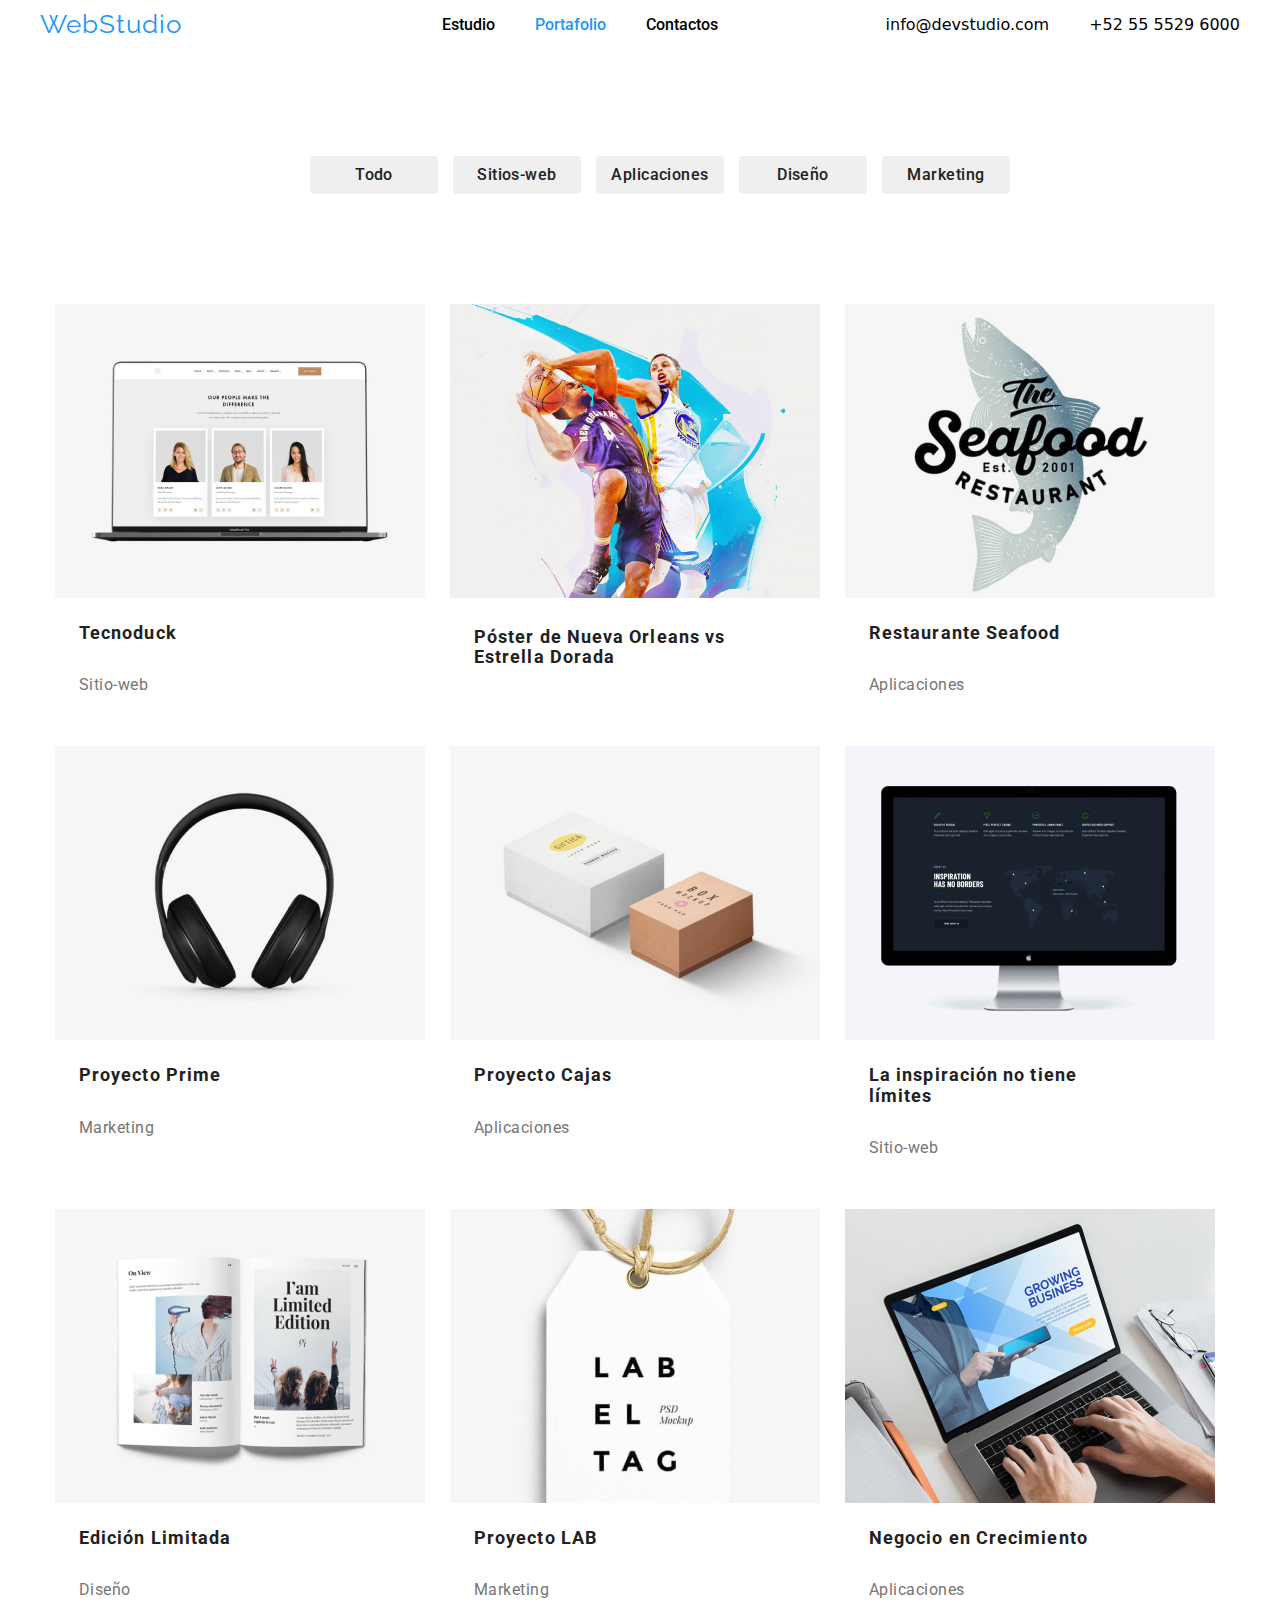
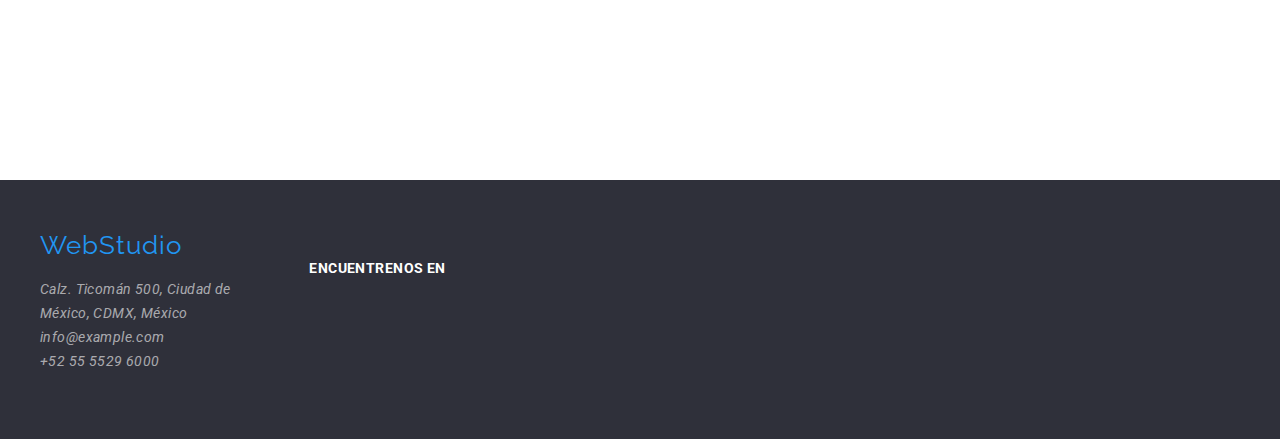
==== Portafolio.html @ a32d5612 "first commit" ====
<!DOCTYPE html>
<html lang="es">
  <head>
    <meta charset="UTF-8" />
    <meta name="viewport" content="width=device-width, initial-scale=1.0" />
    <title>WebStudio - Portafolio</title>
    <link
      rel="stylesheet"
      href="https://cdnjs.cloudflare.com/ajax/libs/modern-normalize/1.0.0/modern-normalize.min.css"
    />
    <link rel="stylesheet" href="./CSS/styles.css" />
    <link rel="preconnect" href="https://fonts.googleapis.com" />
    <link rel="preconnect" href="https://fonts.gstatic.com" crossorigin />
    <link
      href="https://fonts.googleapis.com/css2?family=Raleway:wght@700&family=Roboto:wght@400;500;700;900&display=swap"
      rel="stylesheet"
    />
  </head>
  <body>
    <header class="container-header">
      <div class="container-nav">
        <a href="./index.html" class="logo-inicio">WebStudio</a>
        <nav>
          <ul class="site-nav">
            <li><a href="./index.html" class="site-nav">Estudio</a></li>
            <li><a href="#" class="site-nav current">Portafolio</a></li>
            <li><a href="#" class="site-nav">Contactos</a></li>
          </ul>
        </nav>
        <ul class="contacts-nav">
          <li>
            <a href="mailto:info@devstudio.com" class="contact-links"> info@devstudio.com</a>
          </li>
          <li><a href="tel:+525555296000" class="contact-links"> +52 55 5529 6000</a></li>
        </ul>
      </div>
    </header>
    <main>
      <ul class="botones-portafolio">
        <li>
          <button type="button" class="boton-top-portafolio">Todo</button>
        </li>
        <li>
          <button type="button" class="boton-top-portafolio">Sitios-web</button>
        </li>
        <li>
          <button type="button" class="boton-top-portafolio">Aplicaciones</button>
        </li>
        <li>
          <button type="button" class="boton-top-portafolio">Diseño</button>
        </li>
        <li>
          <button type="button" class="boton-top-portafolio">Marketing</button>
        </li>
      </ul>
      <section id="portafolio__Productos" class="container-images-portafolio">
        <div class="container-cards-position">
          <ul class="crads-order-portfolio container">
            <li class="card-portafolio">
              <img src="./Images/Tecnoduck.jpg" alt="Tecnoduck" width="370" />
              <h3 class="nombre-de-producto">Tecnoduck</h3>
              <p class="categoria">Sitio-web</p>
            </li>
            <li class="card-portafolio">
              <img
                src="./Images/Póster-de-Nueva Orleans-vs-Estrella-Dorada.jpg"
                width="370"
                alt="Póster-de-Nueva-Orleans-vs-Estrella-Dorada"
              />
              <h3 class="nombre-de-producto-poster">Póster de Nueva Orleans vs Estrella Dorada</h3>
              <!-- <p class="categoria-2">Prueba de altitud</p> -->
            </li>
            <li class="card-portafolio">
              <img
                src="./Images/Restaurante-de-Mariscos.jpg"
                width="370"
                alt="Restaurante-de-Mariscos"
              />
              <h3 class="nombre-de-producto">Restaurante Seafood</h3>
              <p class="categoria">Aplicaciones</p>
            </li>
            <li class="card-portafolio">
              <img src="./Images/Proyecto-Prime.jpg" width="370" alt="Proyecto-Prime" />
              <h3 class="nombre-de-producto">Proyecto Prime</h3>
              <p class="categoria">Marketing</p>
            </li>
            <li class="card-portafolio">
              <img src="./Images/Proyecto-Cajas.jpg" alt="Proyecto-Cajas" width="370" />
              <h3 class="nombre-de-producto">Proyecto Cajas</h3>
              <p class="categoria">Aplicaciones</p>
            </li>
            <li class="card-portafolio">
              <img
                src="./Images/La-inspiración-no-tiene-límites.jpg"
                alt="La-inspiración-no-tiene-límites"
                width="370"
              />
              <h3 class="nombre-de-producto">La inspiración no tiene límites</h3>
              <p class="categoria">Sitio-web</p>
            </li>
            <li class="card-portafolio">
              <img src="./Images/Edición-Limitada.jpg" alt="Edición-Limitada" width="370" />
              <h3 class="nombre-de-producto">Edición Limitada</h3>
              <p class="categoria">Diseño</p>
            </li>
            <li class="card-portafolio">
              <img src="./Images/Proyecto-LAB.jpg" alt="Proyecto-LAB" width="370" />
              <h3 class="nombre-de-producto">Proyecto LAB</h3>
              <p class="categoria">Marketing</p>
            </li>
            <li class="card-portafolio">
              <img
                src="./Images/Negocio-en-Crecimiento.jpg"
                alt="Negocio-en-Crecimiento"
                width="370"
              />
              <h3 class="nombre-de-producto">Negocio en Crecimiento</h3>
              <p class="categoria">Aplicaciones</p>
            </li>
          </ul>
        </div>
      </section>
    </main>
    <footer id="contacts-footer-portfolio" class="footer-container">
      <div class="footer">
        <a href="#" class="logo-footer">WebStudio</a>
        <address>
          <div class="container-contact">
            <ul>
              <li>
                <a href="#" class="direccion">Calz. Ticomán 500, Ciudad de México, CDMX, México</a>
              </li>
              <li>
                <a class="email-footer" href="mailto:info@example.com"> info@example.com</a>
              </li>
              <li><a class="tel-footer" href="tel:+525555296000"> +52 55 5529 6000</a></li>
            </ul>
          </div>
        </address>
      </div>
      <ul class="redes-properties">
        <li>
          <p class="texto-redes">ENCUENTRENOS EN</p>
        </li>
      </ul>
    </footer>
  </body>
</html>
<!-- Este es el fin del codigo -->
---- CSS/styles.css ----
* a:link,
a:visited,
a:active {
  text-decoration: none;
}
.outline {
  outline: none;
}
ul {
  list-style: none;
}
.container {
  width: 1200px;
  padding-left: 15px;
  padding-right: 15px;
  margin: auto;
  background-color: #ffffff;
}
.logo-inicio {
  color: #2196f3;
  font-weight: normal;
  font-family: 'Raleway', sans-serif;
  font-size: 26px;
  letter-spacing: 0.04em;
  margin-right: 93px;
  justify-content: center;
  align-items: center;
  cursor: pointer;
  padding-top: 10px;
}
.site-nav {
  color: black;
  font-family: 'Roboto', Arial, Helvetica, sans-serif;
  font-weight: 500;
  display: flex;
  column-gap: 40px;
  justify-content: center;
  align-items: center;
}
.site-nav:hover,
.site-nav:focus {
  color: #2196f3;
}
.contact-links {
  color: black;
}
.contact-links:hover,
.contact-links:focus {
  color: #2196f3;
}
.contacts-nav {
  display: flex;
  column-gap: 40px;
  justify-content: center;
  align-items: center;
}
.current {
  color: #2196f3;
  font-family: 'Roboto', Arial, Helvetica, sans-serif;
}
.container-nav {
  width: 1200px;
  background-color: #ffffff;
  justify-content: space-between;
  display: flex;
}
.container-header {
  width: auto;
  background-color: #fff;
  justify-content: center;
  align-content: center;
  align-items: center;
  display: flex;
}
.boton-solicitud {
  color: white;
  font-family: 'Roboto', Arial, Helvetica, sans-serif;
  font-size: 16px;
  font-weight: 700;
  text-align: center;
  background-color: #2196f3;
  border: none;
  border-radius: 4px;
  width: 261px;
  height: 50px;
  cursor: pointer;
  letter-spacing: 0.5px;
}
.boton-solicitud:hover,
.boton-solicitud:focus {
  color: white;
  font-family: 'Roboto', Arial, Helvetica, sans-serif;
  font-size: 16px;
  text-align: center;
  background-color: #2196f3;
  border: none;
  border-radius: 4px;
  width: 261px;
  height: 50px;
  cursor: pointer;
  box-shadow: #000000 0px 4px 4px 0px;
}
.slogan-top {
  color: white;
  font-size: 22px;
  font-family: 'Roboto', Arial, Helvetica, sans-serif;
  font-weight: 900;
  text-align: center;
  background-color: #2f303a;
  align-items: center;
  width: auto;
  line-height: 60px;
  letter-spacing: 0.03em;
  display: block;
  border-style: none;
  margin-inline-end: 0px;
  margin-inline-start: 0px;
}
.container-slogan-top {
  width: 522px;
  padding-top: 100px;
  padding-left: 15px;
  padding-right: 15px;
  padding-bottom: 100px;
  margin: auto;
  align-items: center;
  background-color: #2f303a;
}
.descripcion-bloque {
  width: 1200px;
  box-sizing: border-box;
  display: flex;
  flex-wrap: wrap;
  justify-content: space-evenly;
}
.descripcion-titulos {
  font-family: 'roboto', Arial, Helvetica, sans-serif;
  font-weight: bolder;
  font-size: 14px;
  color: #212121;
  line-height: 16.41px;
}
.descripcion-titulos:hover,
.descripcion-titulos:focus {
  font-family: 'roboto', Arial, Helvetica, sans-serif;
  font-size: 14px;
  color: #757575;
}
.parrafos-descripcion {
  color: #757575;
  font-family: 'roboto', Arial, Helvetica, sans-serif;
  line-height: 24px;
  letter-spacing: 3%;
  font-size: 14px;
}
.que-ofrecemos-container {
  width: 1200;
  height: 486;
}
.que-ofrecemos-titulo {
  font-family: 'Roboto', Arial, Helvetica, sans-serif;
  font-size: 36px;
  letter-spacing: 3%;
  color: #212121;
  text-align: center;
}
.imagenes-ofrecemos {
  background: rgb(255, 255, 255);
  box-sizing: border-box;
  display: inline-flex;
  display: flex;
  gap: 30px;
  justify-content: center;
}
.equipo {
  font-family: 'Roboto', Arial, Helvetica, sans-serif;
  font-size: 36px;
  letter-spacing: 3%;
  color: #212121;
  text-align: center;
}
.container-equipo {
  width: 1200px;
  margin: auto;
  justify-content: center;
  background-color: rgb(255, 255, 255);
  flex-basis: content;
}
.lista-img-equipo {
  background: rgb(255, 255, 255);
  box-sizing: border-box;
  display: inline-flex;
  display: flex;
  gap: 30px;
  justify-content: center;
  margin-bottom: 30px;
}
.container-cards {
  width: 270px;
  background-color: #ffffff;
  padding-bottom: 15px;
  justify-content: center;
}
.container-cards:hover {
  width: 270px;
  background-color: #ffffff;
  padding-bottom: 15px;
  border-radius: 0px 0px 4px 4px;
  box-shadow: 0px 2px 1px 0px rgba(0, 0, 0, 0.2), 0px 1px 1px 0px rgba(0, 0, 0, 0.14),
    0px 1px 3px 0px rgba(0, 0, 0, 0.12);
  justify-content: center;
}
.container-cards-position {
  width: 1200px;
  background-color: #ffffff;
  display: flex;
  justify-items: center;
}
.crads-order-portfolio {
  display: flex;
  flex-wrap: wrap;
  gap: 25px;
  background-color: #ffffff;
}
.card-portafolio {
  width: 370px;
  display: inline-block;
  text-align: justify;
  background: #ffffff;
}
.card-portafolio:hover {
  width: 370px;
  display: inline-block;
  text-align: justify;
  border: 1px solid #eee;
  background: #ffffff;
  box-shadow: 1px 4px 6px 0px rgba(0, 0, 0, 0.16), 0px 4px 4px 0px rgba(0, 0, 0, 0.06),
    0px 1px 1px 0px rgba(0, 0, 0, 0.12);
  cursor: pointer;
}
.nombre {
  font-family: 'Roboto', Arial, Helvetica, sans-serif;
  font-size: 16px;
  font-weight: bolder;
  line-height: 10px;
  letter-spacing: 0.03em;
  color: #212121;
  text-align: center;
}
.profesion {
  font-family: 'Roboto', Arial, Helvetica, sans-serif;
  font-size: 16px;
  font-weight: 400;
  line-height: 19px;
  letter-spacing: 0.03em;
  color: #757575;
  text-align: center;
}
.logo-footer {
  color: #2196f3;
  font-weight: normal;
  font-family: 'Raleway', sans-serif;
  font-size: 26px;
  line-height: 31px;
  letter-spacing: 0.04em;
  width: 1200px;
  padding: 40px;
}
.direccion {
  font-family: 'Roboto', sans-serif;
  font-size: 14px;
  font-weight: 400;
  line-height: 24px;
  letter-spacing: 0.03em;
  text-align: left;
  color: #ffffff99;
}
.direccion:hover,
.direccion:focus {
  font-family: 'Roboto', sans-serif;
  font-size: 14px;
  font-weight: 400;
  line-height: 24px;
  letter-spacing: 0.03em;
  text-align: left;
  color: #ffffff;
}
.footer-container {
  width: auto;
  background-color: #2f303a;
  justify-content: center;
  padding-top: 50px;
  padding-bottom: 50px;
  display: flex;
  margin-top: 60px;
}
.footer {
  background: #2f303a;
  width: 1200px;
  /* display: flex; */
  background-color: #2f303a;
}
.container-contact {
  max-width: 240px;
  line-height: 10px;
}
.email-footer {
  font-family: 'Roboto', sans-serif;
  font-size: 14px;
  font-weight: 400;
  line-height: 24px;
  letter-spacing: 0.03em;
  text-align: left;
  color: #ffffff99;
}
.email-footer:hover,
.email-footer:focus {
  font-family: 'Roboto', sans-serif;
  font-size: 14px;
  font-weight: 400;
  line-height: 24px;
  letter-spacing: 0.03em;
  text-align: left;
  color: #ffffff;
}
.tel-footer {
  font-family: 'Roboto', sans-serif;
  font-size: 14px;
  font-weight: 400;
  line-height: 24px;
  letter-spacing: 0.03em;
  text-align: left;
  color: #ffffff99;
}
.tel-footer:hover,
.tel-footer:focus {
  font-family: 'Roboto', sans-serif;
  font-size: 14px;
  font-weight: 400;
  line-height: 24px;
  letter-spacing: 0.03em;
  text-align: left;
  color: #ffffff;
}
.botones-portafolio {
  display: flex;
  gap: 15px;
  justify-content: center;
  background-color: #ffffff;
  margin-top: 106px;
}
.boton-top-portafolio {
  width: 128px;
  height: 38px;
  top: 186px;
  left: 712px;
  border-radius: 4px;
  font-family: 'Roboto', sans-serif;
  font-size: 16px;
  font-weight: 500;
  line-height: 26px;
  letter-spacing: 0.03em;
  text-align: center;
  color: #212121;
  border: none;
  background-color: #2121;
  cursor: pointer;
}
.boton-top-portafolio:hover,
.boton-top-portafolio:focus {
  width: 128px;
  height: 38px;
  top: 186px;
  left: 712px;
  border-radius: 4px;
  font-family: 'Roboto', sans-serif;
  font-size: 16px;
  font-weight: 500;
  line-height: 26px;
  letter-spacing: 0.03em;
  text-align: center;
  color: #ffffff;
  border: none;
  background-color: #2196f3;
  cursor: pointer;
}
.container-images-portafolio {
  background-color: #fff;
  justify-content: center;
  align-content: center;
  display: flex;
  padding-bottom: 94px;
  padding-top: 94px;
}

.nombre-de-producto {
  font-family: 'Roboto', sans-serif;
  color: #212121;
  font-size: 18px;
  font-weight: 700;
  letter-spacing: 0.06em;
  text-align: left;
  width: 322px;
  /* box-sizing: content-box; */
  padding: 24px;
  padding-top: 20px;
  box-sizing: border-box;
  margin: 0px;
}
.nombre-de-producto-poster {
  font-family: 'Roboto', sans-serif;
  color: #212121;
  font-size: 18px;
  font-weight: 700;
  letter-spacing: 0.06em;
  text-align: left;
  width: 322px;
  box-sizing: content-box;
  padding: 24px;
  /* box-sizing: border-box; */
  margin: 0px;
}

.categoria {
  font-family: 'Roboto', sans-serif;
  color: #757575;
  font-size: 16px;
  font-weight: 400;
  line-height: 0;
  letter-spacing: 0.03rem;
  text-align: left;
  width: 322px;
  padding: 24px;
  padding-top: 2px;
  padding-bottom: 20px;
  box-sizing: border-box;
}
.categoria-2 {
  font-family: 'Roboto', sans-serif;
  color: #757575;
  font-size: 16px;
  font-weight: 400;
  line-height: 0;
  letter-spacing: 0.03rem;
  text-align: left;
  width: 322px;
  padding: 10px;
  margin-bottom: 0px;
  box-sizing: border-box;
}
.footer-container-portafolio {
  width: auto;
  background-color: #2f303a;
  justify-content: center;
  margin-top: 94px;
  padding-top: 60px;
  padding-bottom: 60px;
  display: flex;
}
.footer-portafolio {
  background: #2f303a;
  width: 1200px;
  /* display: flex; */
  background-color: #2f303a;
}
.direccion-portafolio {
  font-family: 'Roboto', sans-serif;
  font-size: 14px;
  font-weight: 400;
  line-height: 24px;
  letter-spacing: 0.03em;
  text-align: left;
  color: #ffffff99;
}
.direccion-portafolio:hover,
.direccion-portafolio:focus {
  font-family: 'Roboto', sans-serif;
  font-size: 14px;
  font-weight: 400px;
  line-height: 24px;
  letter-spacing: 0.03em;
  text-align: left;
  color: #ffffff;
}
.email-footer-portafolio {
  font-family: 'Roboto', sans-serif;
  font-size: 14px;
  font-weight: 400;
  line-height: 24px;
  letter-spacing: 0.03em;
  text-align: left;
  color: #ffffff99;
}
.email-footer-portafolio:hover,
.email-footer-portafolio:focus {
  font-family: 'Roboto', sans-serif;
  font-size: 14px;
  font-weight: 400;
  line-height: 24px;
  letter-spacing: 0.03em;
  text-align: left;
  color: #ffffff;
}
.tel-footer-portafolio {
  font-family: 'Roboto', sans-serif;
  font-size: 14px;
  font-weight: 400;
  line-height: 24px;
  letter-spacing: 0.03em;
  text-align: left;
  color: #ffffff99;
}
.tel-footer-portafolio:hover,
.tel-footer-portafolio:focus {
  font-family: 'Roboto', sans-serif;
  font-size: 14px;
  font-weight: 400;
  line-height: 24px;
  letter-spacing: 0.03em;
  text-align: left;
  color: #ffffff;
}
.container-text {
  width: 270px;
  gap: 30;
}
.texto-redes {
  color: #fff;
  font-family: 'Roboto', sans-serif;
  font-size: 14px;
  font-style: normal;
  font-weight: 700;
  line-height: normal;
  letter-spacing: 0.42px;
  text-transform: uppercase;
}
.redes-properties {
  width: 800px;
  background-color: #2f303a;
  margin-right: 800px;
}
/* Este es el fin del codigo */
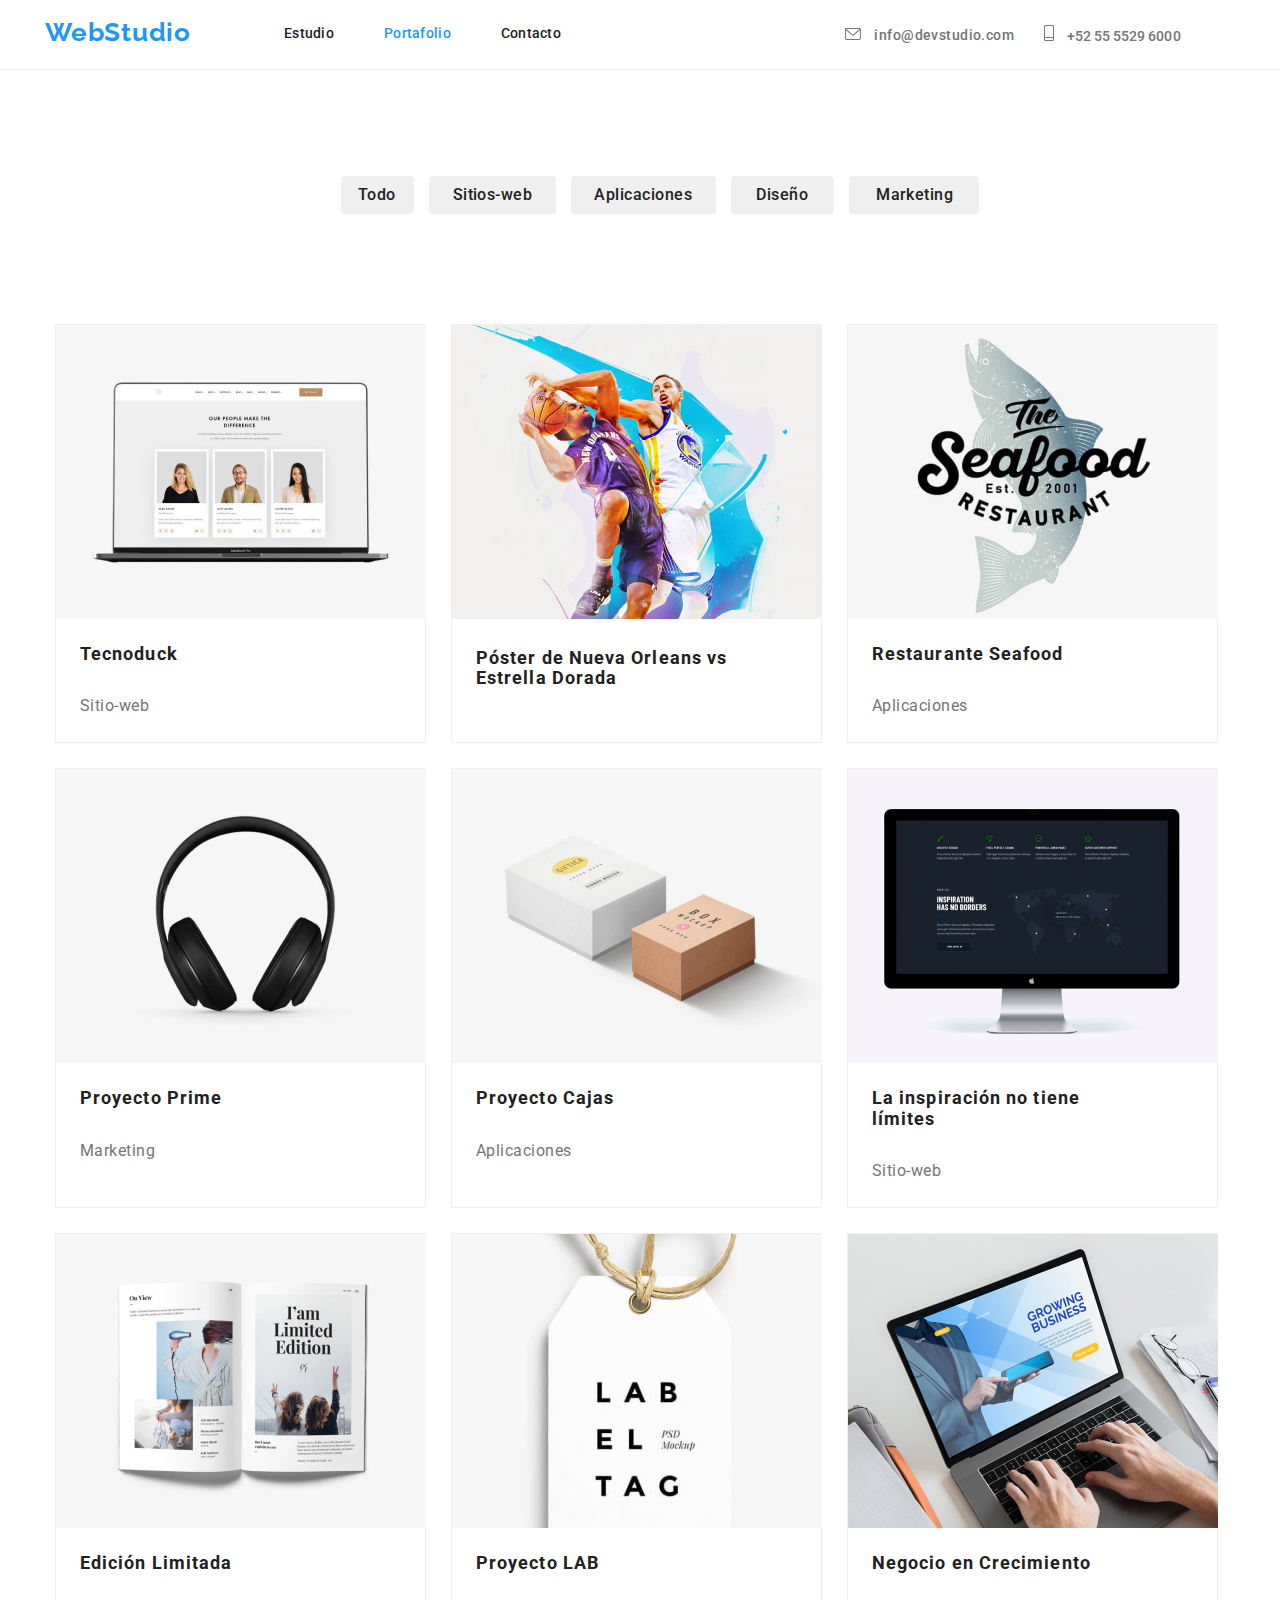
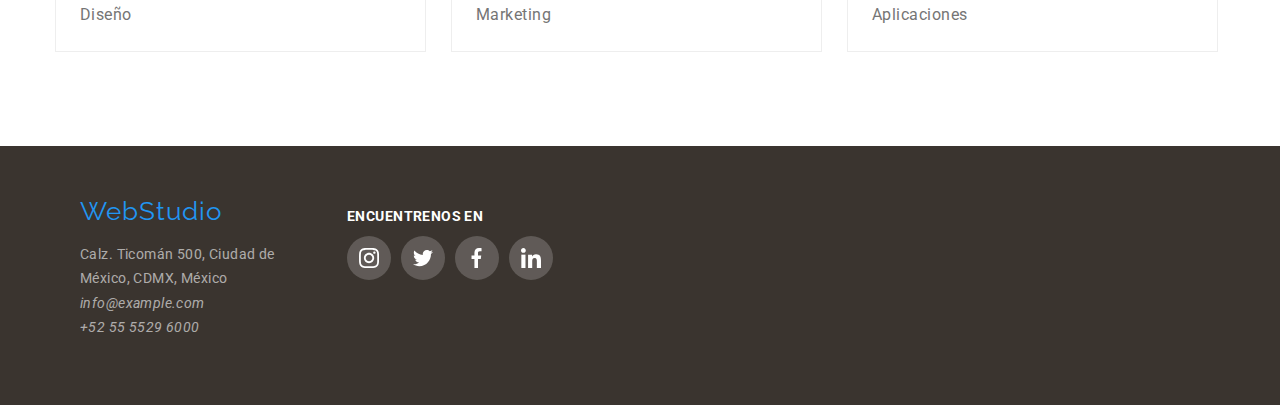
==== commit 0dc74299: "Commint 2" ====
--- a/Portafolio.html
+++ b/Portafolio.html
@@ -17,47 +17,69 @@
     />
   </head>
   <body>
-    <header class="container-header">
-      <div class="container-nav">
-        <a href="./index.html" class="logo-inicio">WebStudio</a>
-        <nav>
-          <ul class="site-nav">
-            <li><a href="./index.html" class="site-nav">Estudio</a></li>
-            <li><a href="#" class="site-nav current">Portafolio</a></li>
-            <li><a href="#" class="site-nav">Contactos</a></li>
-          </ul>
-        </nav>
-        <ul class="contacts-nav">
+    <header class="container-header border-bottom">
+      <nav class="container navigation__container">
+        <ul class="list pv-main m-0">
+          <li class="container-logo">
+            <a href="./index.html" class="header-logo link current">
+              <span class="logo-blue"> WebStudio</span>
+            </a>
+          </li>
+        </ul>
+        <ul class="hero__navegation pv-main pv-navigavion m-0">
           <li>
-            <a href="mailto:info@devstudio.com" class="contact-links"> info@devstudio.com</a>
+            <a href="./index.html" class="link"> Estudio</a>
           </li>
-          <li><a href="tel:+525555296000" class="contact-links"> +52 55 5529 6000</a></li>
+          <li>
+            <a href="./Portafolio.html" class="header-menu current link">Portafolio</a>
+          </li>
+          <li>
+            <a href="#" class="link">Contacto</a>
+          </li>
         </ul>
-      </div>
+        <ul class="hero__contact list pv-contacts m-0">
+          <li class="header-email link">
+            <svg class="icon-sobre header-email link">
+              <use href="./Images/icons/symbol-defs.svg#icon-sobre"></use>
+            </svg>
+            <a class="header-email gap-email link" href="mailto:info@devstudio.com"
+              >info@devstudio.com</a
+            >
+          </li>
+          <li class="p-0 header-tel">
+            <svg class="icon-tel header-tel link">
+              <use href="./Images/icons/symbol-defs.svg#icon-telefono"></use>
+            </svg>
+            <a class="header-tel gap-tel link" href="tel:+525555296000">+52 55 5529 6000</a>
+          </li>
+        </ul>
+      </nav>
     </header>
     <main>
       <ul class="botones-portafolio">
         <li>
-          <button type="button" class="boton-top-portafolio">Todo</button>
+          <button type="button" class="boton-top-portafolio boton-Todo">Todo</button>
         </li>
         <li>
-          <button type="button" class="boton-top-portafolio">Sitios-web</button>
+          <button type="button" class="boton-top-portafolio boton-Sitios-web">Sitios-web</button>
         </li>
         <li>
-          <button type="button" class="boton-top-portafolio">Aplicaciones</button>
+          <button type="button" class="boton-top-portafolio boton-Aplicaciones">
+            Aplicaciones
+          </button>
         </li>
         <li>
-          <button type="button" class="boton-top-portafolio">Diseño</button>
+          <button type="button" class="boton-top-portafolio boton-Diseño">Diseño</button>
         </li>
         <li>
-          <button type="button" class="boton-top-portafolio">Marketing</button>
+          <button type="button" class="boton-top-portafolio boton-Marketing">Marketing</button>
         </li>
       </ul>
       <section id="portafolio__Productos" class="container-images-portafolio">
         <div class="container-cards-position">
           <ul class="crads-order-portfolio container">
             <li class="card-portafolio">
-              <img src="./Images/Tecnoduck.jpg" alt="Tecnoduck" width="370" />
+              <img src="./Images/Tecnoduck.jpg" alt="Tecnoduck" width="auto" />
               <h3 class="nombre-de-producto">Tecnoduck</h3>
               <p class="categoria">Sitio-web</p>
             </li>
@@ -121,28 +143,54 @@
         </div>
       </section>
     </main>
-    <footer id="contacts-footer-portfolio" class="footer-container">
-      <div class="footer">
-        <a href="#" class="logo-footer">WebStudio</a>
-        <address>
-          <div class="container-contact">
-            <ul>
-              <li>
-                <a href="#" class="direccion">Calz. Ticomán 500, Ciudad de México, CDMX, México</a>
-              </li>
-              <li>
-                <a class="email-footer" href="mailto:info@example.com"> info@example.com</a>
-              </li>
-              <li><a class="tel-footer" href="tel:+525555296000"> +52 55 5529 6000</a></li>
-            </ul>
-          </div>
-        </address>
-      </div>
-      <ul class="redes-properties">
-        <li>
-          <p class="texto-redes">ENCUENTRENOS EN</p>
-        </li>
-      </ul>
+    <footer id="contacts-footer" class="footer-container">
+      <address class="footer">
+        <div class="container-contact">
+          <a href="#" class="logo-footer">WebStudio</a>
+          <ul>
+            <li>
+              <a href="#" class="direccion">Calz. Ticomán 500, Ciudad de México, CDMX, México</a>
+            </li>
+            <li>
+              <a class="email-footer" href="mailto:info@example.com"> info@example.com</a>
+            </li>
+            <li><a class="tel-footer" href="tel:+525555296000"> +52 55 5529 6000</a></li>
+          </ul>
+        </div>
+        <div class="redes-footer-container">
+          <h2 class="redes-footer-title">encuentrenos en</h2>
+          <ul class="icons-list-footer p-0">
+            <li class="icon-item-footer">
+              <a href="" class="icon-item-footer">
+                <svg class="social-media-icons-cards-footer">
+                  <use href="./Images/icons/symbol-defs.svg#icon-instagram"></use>
+                </svg>
+              </a>
+            </li>
+            <li class="icon-item-footer">
+              <a href="" class="icon-item-footer"
+                ><svg class="social-media-icons-cards-footer">
+                  <use href="./Images/icons/symbol-defs.svg#icon-twitter"></use>
+                </svg>
+              </a>
+            </li>
+            <li class="icon-item-footer">
+              <a href="" class="icon-item-footer"
+                ><svg class="social-media-icons-cards-footer">
+                  <use href="./Images/icons/symbol-defs.svg#icon-facebook"></use>
+                </svg>
+              </a>
+            </li>
+            <li class="icon-item-footer">
+              <a href="" class="icon-item-footer"
+                ><svg class="social-media-icons-cards-footer">
+                  <use href="./Images/icons/symbol-defs.svg#icon-linkedin"></use>
+                </svg>
+              </a>
+            </li>
+          </ul>
+        </div>
+      </address>
     </footer>
   </body>
 </html>
--- a/CSS/styles.css
+++ b/CSS/styles.css
@@ -3,11 +3,21 @@
 a:active {
   text-decoration: none;
 }
+:root {
+  --blue: #2196f3;
+  --black: #212121;
+}
 .outline {
   outline: none;
 }
 ul {
   list-style: none;
+}
+.p-0 {
+  margin: 0px;
+}
+.p-1 {
+  margin-left: 93px;
 }
 .container {
   width: 1200px;
@@ -16,6 +26,135 @@
   margin: auto;
   background-color: #ffffff;
 }
+/* Prueba de nuevos atributos del header */
+.list {
+  list-style: none;
+}
+.border-bottom {
+  border-bottom: #ececec 1px solid;
+}
+.navigation__container {
+  width: 1200px;
+  display: flex;
+  background-color: #ffffff;
+  padding-left: 5px;
+}
+.pv-main {
+  padding: 24px 0px 25px 0px;
+}
+.pv-navigavion {
+  padding-left: 93px;
+}
+.pv-contacts {
+  padding-left: 284px;
+}
+.hero__navegation {
+  display: flex;
+  column-gap: 50px;
+  justify-content: flex-start;
+  align-content: center;
+  background-color: #ffffff;
+}
+.p-0 {
+  padding: 0px;
+}
+.m-0 {
+  margin: 0%;
+}
+.header-menu.current {
+  color: var(--blue);
+}
+.logo-blue {
+  color: var(--blue);
+  text-align: right;
+  font-family: 'Raleway';
+  font-size: 26px;
+  font-style: normal;
+  font-weight: 700;
+  letter-spacing: 0.03em;
+  cursor: pointer;
+}
+.link {
+  color: #212121;
+  font-family: 'Roboto', sans-serif;
+  font-size: 14px;
+  font-weight: 500;
+  line-height: 1.17em;
+  letter-spacing: 0.02em;
+  text-align: left;
+  cursor: pointer;
+}
+.link:hover {
+  color: var(--blue);
+}
+.link:focus {
+  color: var(--blue);
+}
+.header-logo {
+  padding-left: 0px;
+}
+.hero__contact {
+  display: flex;
+  justify-content: flex-end;
+  align-items: center;
+  background-color: #ffffff;
+}
+.header-email {
+  font-family: 'Roboto', sans-serif;
+  color: #757575;
+  font-size: 14px;
+  font-style: normal;
+  font-weight: 500;
+  line-height: 1.17em;
+  letter-spacing: 0.03em;
+  cursor: pointer;
+  background-color: #ffffff;
+}
+.header-email:hover .icon-sobre {
+  color: var(--blue);
+  fill: var(--blue);
+}
+.header-tel {
+  color: #757575;
+  font-family: 'Roboto', sans-serif;
+  font-size: 14px;
+  font-style: normal;
+  font-weight: 500;
+  line-height: 1.17em;
+  letter-spacing: 0.03px;
+  cursor: pointer;
+  background-color: #fff;
+}
+.header-tel:hover .icon-tel {
+  color: var(--blue);
+  fill: #2196f3;
+}
+.gap-email {
+  padding-left: 10px;
+  padding-right: 30px;
+}
+.gap-tel {
+  padding-left: 10px;
+}
+.icon-sobre {
+  justify-content: center;
+  justify-items: center;
+  align-items: center;
+  width: 16px;
+  height: 12px;
+  fill: #757575;
+  cursor: pointer;
+}
+.icon-tel {
+  justify-content: center;
+  align-items: center;
+  width: 10px;
+  height: 16px;
+  fill: #757575;
+  cursor: pointer;
+  background-color: #ffffff;
+}
+/* Fin codigo de prueba */
 .logo-inicio {
   color: #2196f3;
   font-weight: normal;
@@ -29,20 +168,23 @@
   padding-top: 10px;
 }
 .site-nav {
-  color: black;
+  color: #212121;
   font-family: 'Roboto', Arial, Helvetica, sans-serif;
   font-weight: 500;
   display: flex;
-  column-gap: 40px;
-  justify-content: center;
-  align-items: center;
+  column-gap: 50px;
+  justify-content: center;
+  align-items: center;
+  padding: 0%;
+  margin: 0px;
+  background-color: #ffffff;
 }
 .site-nav:hover,
 .site-nav:focus {
   color: #2196f3;
 }
 .contact-links {
-  color: black;
+  color: #757575;
 }
 .contact-links:hover,
 .contact-links:focus {
@@ -50,9 +192,13 @@
 }
 .contacts-nav {
   display: flex;
+  font-family: 'roboto';
+  font-weight: 500;
+  font-size: 14px;
   column-gap: 40px;
   justify-content: center;
   align-items: center;
+  margin-left: 0;
 }
 .current {
   color: #2196f3;
@@ -66,7 +212,15 @@
 }
 .container-header {
   width: auto;
-  background-color: #fff;
+  background-color: #ffffff;
+  justify-content: center;
+  align-content: center;
+  align-items: center;
+  display: flex;
+}
+.container-logo {
+  width: auto;
+  background-color: #ffffff;
   justify-content: center;
   align-content: center;
   align-items: center;
@@ -81,10 +235,9 @@
   background-color: #2196f3;
   border: none;
   border-radius: 4px;
-  width: 261px;
-  height: 50px;
   cursor: pointer;
   letter-spacing: 0.5px;
+  padding: 10px 32px;
 }
 .boton-solicitud:hover,
 .boton-solicitud:focus {
@@ -95,10 +248,9 @@
   background-color: #2196f3;
   border: none;
   border-radius: 4px;
-  width: 261px;
-  height: 50px;
   cursor: pointer;
   box-shadow: #000000 0px 4px 4px 0px;
+  padding: 10px 32px;
 }
 .slogan-top {
   color: white;
@@ -116,15 +268,129 @@
   margin-inline-end: 0px;
   margin-inline-start: 0px;
 }
+.tamano-texto {
+  font-family: Roboto;
+  font-size: 44px;
+  font-weight: 900;
+  line-height: 60px;
+  letter-spacing: 0.06em;
+  text-align: center;
+  /* width: 696px; */
+}
+.ventajas-icon {
+  width: 70px;
+  height: 70px;
+}
+.bg {
+  background-image: url(../Images/Imagen.png);
+  background-size: cover;
+  background-repeat: no-repeat;
+  height: 600px;
+}
 .container-slogan-top {
-  width: 522px;
-  padding-top: 100px;
+  width: 696px;
+  padding-top: 210px;
   padding-left: 15px;
   padding-right: 15px;
-  padding-bottom: 100px;
+  padding-bottom: 210px;
   margin: auto;
   align-items: center;
-  background-color: #2f303a;
+  /* background-color: #2f303a; */
+}
+.icons-bg {
+  background-color: #f5f4fa;
+  width: 270px;
+  height: 120px;
+  justify-items: center;
+  justify-content: center;
+  align-content: center;
+  align-items: center;
+  display: flex;
+}
+.icon-contacts:hover {
+  fill: #2196f3;
+  background-color: #ffffff;
+}
+.icons-list {
+  display: flex;
+  justify-content: center;
+  align-items: center;
+  gap: 10px;
+  background-color: #ffffff;
+}
+.icon-item {
+  fill: #afb1b8;
+  width: 44px;
+  height: 44px;
+  border-radius: 50%;
+  background-color: #ffffff;
+  display: flex;
+  justify-content: center;
+  justify-items: center;
+  align-items: center;
+  align-content: center;
+}
+.icon-item:hover,
+.icon-item:focus {
+  background-color: #2196f3;
+  fill: #ffffff;
+  outline: none;
+}
+
+/* iconos de las redes footer  */
+.redes-footer-title {
+  color: #fff;
+  font-family: Roboto;
+  font-size: 14px;
+  font-style: normal;
+  font-weight: 700;
+  line-height: normal;
+  letter-spacing: 0.42px;
+  text-transform: uppercase;
+}
+.icons-list-footer {
+  display: flex;
+  justify-content: center;
+  align-items: center;
+  gap: 10px;
+}
+.icon-item-footer {
+  fill: rgb(255, 255, 255);
+  width: 44px;
+  height: 44px;
+  border-radius: 50%;
+  background-color: rgba(255, 255, 255, 0.1);
+  display: flex;
+  justify-content: center;
+  justify-items: center;
+  align-items: center;
+  align-content: center;
+}
+.icon-item-footer:hover,
+.icon-item-footer:focus {
+  background-color: #2196f3;
+  fill: #ffffff;
+  outline: none;
+}
+.social-media-icons-cards-footer {
+  width: 20px;
+  height: 20px;
+}
+.redes-footer-container {
+  justify-content: flex-start;
+  align-content: flex-start;
+  /* background-color: #00a748; */
+}
+/* fin iconos footer  */
+
+.social-media-icons-cards {
+  width: 20px;
+  height: 20px;
+}
+.social-media-icons-cards:hover {
+  fill: #ffffff;
+  width: 20px;
+  height: 20px;
 }
 .descripcion-bloque {
   width: 1200px;
@@ -132,6 +398,7 @@
   display: flex;
   flex-wrap: wrap;
   justify-content: space-evenly;
+  padding-top: 95px;
 }
 .descripcion-titulos {
   font-family: 'roboto', Arial, Helvetica, sans-serif;
@@ -154,8 +421,11 @@
   font-size: 14px;
 }
 .que-ofrecemos-container {
-  width: 1200;
-  height: 486;
+  width: auto;
+  padding-top: 94px;
+  background-color: #ffffff;
+  justify-content: center;
+  justify-items: center;
 }
 .que-ofrecemos-titulo {
   font-family: 'Roboto', Arial, Helvetica, sans-serif;
@@ -165,12 +435,13 @@
   text-align: center;
 }
 .imagenes-ofrecemos {
-  background: rgb(255, 255, 255);
+  width: 1200;
+  background: #ffffff;
   box-sizing: border-box;
-  display: inline-flex;
   display: flex;
   gap: 30px;
   justify-content: center;
+  padding-bottom: 94px;
 }
 .equipo {
   font-family: 'Roboto', Arial, Helvetica, sans-serif;
@@ -180,14 +451,15 @@
   text-align: center;
 }
 .container-equipo {
-  width: 1200px;
-  margin: auto;
-  justify-content: center;
-  background-color: rgb(255, 255, 255);
+  width: auto;
+  justify-content: center;
+  background-color: #f5f4fa;
   flex-basis: content;
+  padding-bottom: 94px;
+  padding-top: 94px;
 }
 .lista-img-equipo {
-  background: rgb(255, 255, 255);
+  background: #f5f4fa;
   box-sizing: border-box;
   display: inline-flex;
   display: flex;
@@ -199,6 +471,10 @@
   width: 270px;
   background-color: #ffffff;
   padding-bottom: 15px;
+  justify-content: center;
+  border-radius: 0px 0px 4px 4px;
+  box-shadow: 0px 2px 1px 0px rgba(0, 0, 0, 0.2), 0px 1px 1px 0px rgba(0, 0, 0, 0.14),
+    0px 1px 3px 0px rgba(0, 0, 0, 0.12);
   justify-content: center;
 }
 .container-cards:hover {
@@ -211,10 +487,10 @@
   justify-content: center;
 }
 .container-cards-position {
-  width: 1200px;
-  background-color: #ffffff;
-  display: flex;
-  justify-items: center;
+  /* width: 1200px;
+  background-color: #af1bff;
+  display: flex;
+  justify-items: center; */
 }
 .crads-order-portfolio {
   display: flex;
@@ -223,17 +499,18 @@
   background-color: #ffffff;
 }
 .card-portafolio {
-  width: 370px;
+  width: 371px;
   display: inline-block;
   text-align: justify;
   background: #ffffff;
+  border: 1px solid #eee;
 }
 .card-portafolio:hover {
-  width: 370px;
+  width: 371px;
   display: inline-block;
   text-align: justify;
+  background: #ffffff;
   border: 1px solid #eee;
-  background: #ffffff;
   box-shadow: 1px 4px 6px 0px rgba(0, 0, 0, 0.16), 0px 4px 4px 0px rgba(0, 0, 0, 0.06),
     0px 1px 1px 0px rgba(0, 0, 0, 0.12);
   cursor: pointer;
@@ -255,6 +532,136 @@
   letter-spacing: 0.03em;
   color: #757575;
   text-align: center;
+}
+/* aqui comienza el codigo seccion cliente */
+.container-clientes {
+  width: auto;
+  justify-content: center;
+  background-color: #ffffff;
+  flex-basis: content;
+  padding-top: 59px;
+  padding-bottom: 151px;
+}
+.p-clientes {
+  margin: 0%;
+}
+.container-icons-clientes {
+  display: flex;
+  justify-content: center;
+  align-items: center;
+  gap: 30px;
+  background-color: #ffffff;
+}
+.estilo-clientes-titulo {
+  font-family: 'Roboto', Arial, Helvetica, sans-serif;
+  font-size: 36px;
+  letter-spacing: 3%;
+  color: #212121;
+  text-align: center;
+  padding-bottom: 44px;
+}
+.icon-cliente1 {
+  fill: #afb1b8;
+  width: 41px;
+  height: 46.7px;
+}
+.icon-cliente2 {
+  fill: #afb1b8;
+  width: 40px;
+  height: 52px;
+}
+.icon-cliente3 {
+  fill: #afb1b8;
+  width: 43px;
+  height: 41px;
+}
+.icon-cliente4 {
+  fill: #afb1b8;
+  width: 84px;
+  height: 41px;
+}
+.icon-cliente5 {
+  fill: #afb1b8;
+  width: 63px;
+  height: 45px;
+}
+.icon-cliente6 {
+  fill: #afb1b8;
+  width: 94px;
+  height: 44px;
+}
+.icon-hover:hover,
+.icon-hover:focus {
+  fill: #2196f3;
+  transition: 0.3s;
+  outline: none;
+}
+.recuadro-exterior {
+  width: 170px;
+  height: 81px;
+  justify-items: center;
+  justify-content: center;
+  align-content: center;
+  align-items: center;
+  border: 1px solid #afb1b8;
+  border-radius: 4px;
+  display: flex;
+  background-color: #ffffff;
+}
+.recuadro-exterior:hover,
+.recuadro-exterior:focus {
+  border: 1px solid #2196f3;
+  border-radius: 4px;
+  background-color: #ffffff;
+  transition: 0.3s;
+  outline: none;
+}
+/* final codigo seccion clientes */
+
+.logo-footer {
+  color: #2196f3;
+  font-weight: 700;
+  font-family: 'Raleway';
+  font-size: 26px;
+  font-style: normal;
+  letter-spacing: 0.04em;
+  width: 1200px;
+  text-align: left;
+  /* padding-top: 60px; */
+}
+.direccion {
+  font-family: 'Roboto';
+  font-size: 14px;
+  font-weight: 400;
+  line-height: 1.71;
+  letter-spacing: 0.03em;
+  text-align: left;
+  font-style: normal;
+  color: #ffffff99;
+}
+.direccion:hover,
+.direccion:focus {
+  font-family: 'Roboto', sans-serif;
+  font-size: 14px;
+  font-weight: 400;
+  line-height: 1.71;
+  letter-spacing: 0.03em;
+  text-align: left;
+  color: #ffffff;
+}
+.footer-container {
+  width: auto;
+  background-color: #3a342f;
+  justify-content: center;
+  padding-top: 50px;
+  padding-bottom: 50px;
+  display: flex;
+}
+.footer {
+  width: 1200px;
+  background-color: #3a342f;
+  gap: 70px;
+  display: flex;
 }
 .logo-footer {
   color: #2196f3;
@@ -266,43 +673,12 @@
   width: 1200px;
   padding: 40px;
 }
-.direccion {
-  font-family: 'Roboto', sans-serif;
-  font-size: 14px;
-  font-weight: 400;
-  line-height: 24px;
-  letter-spacing: 0.03em;
-  text-align: left;
-  color: #ffffff99;
-}
-.direccion:hover,
-.direccion:focus {
-  font-family: 'Roboto', sans-serif;
-  font-size: 14px;
-  font-weight: 400;
-  line-height: 24px;
-  letter-spacing: 0.03em;
-  text-align: left;
-  color: #ffffff;
-}
-.footer-container {
-  width: auto;
-  background-color: #2f303a;
-  justify-content: center;
-  padding-top: 50px;
-  padding-bottom: 50px;
-  display: flex;
-  margin-top: 60px;
-}
-.footer {
-  background: #2f303a;
-  width: 1200px;
-  /* display: flex; */
-  background-color: #2f303a;
-}
 .container-contact {
-  max-width: 240px;
-  line-height: 10px;
+  max-width: 237px;
+  /* line-height: 10px; */
+  /* background-color: #00a748; */
+  /* flex-direction: column;
+  display: flex; */
 }
 .email-footer {
   font-family: 'Roboto', sans-serif;
@@ -350,8 +726,8 @@
   margin-top: 106px;
 }
 .boton-top-portafolio {
-  width: 128px;
-  height: 38px;
+  /* width: 128px;
+  height: 38px; */
   top: 186px;
   left: 712px;
   border-radius: 4px;
@@ -368,8 +744,8 @@
 }
 .boton-top-portafolio:hover,
 .boton-top-portafolio:focus {
-  width: 128px;
-  height: 38px;
+  /* width: 128px;
+  height: 38px; */
   top: 186px;
   left: 712px;
   border-radius: 4px;
@@ -382,10 +758,30 @@
   color: #ffffff;
   border: none;
   background-color: #2196f3;
-  cursor: pointer;
+  border-radius: 4px;
+  background: #2196f3;
+  /* shadow-middle */
+  box-shadow: 0px 2px 2px 0px rgba(0, 0, 0, 0.12), 0px 1px 2px 0px rgba(0, 0, 0, 0.08),
+    0px 3px 1px 0px rgba(0, 0, 0, 0.1);
+  cursor: pointer;
+}
+.boton-Todo {
+  padding: 6px 18px 6px 17px;
+}
+.boton-Sitios-web {
+  padding: 6px 24px 6px 24px;
+}
+.boton-Aplicaciones {
+  padding: 6px 24px 6px 23px;
+}
+.boton-Diseño {
+  padding: 6px 26px 6px 25px;
+}
+.boton-Marketing {
+  padding: 6px 26px 6px 27px;
 }
 .container-images-portafolio {
-  background-color: #fff;
+  background-color: #ffffff;
   justify-content: center;
   align-content: center;
   display: flex;
@@ -451,17 +847,10 @@
 .footer-container-portafolio {
   width: auto;
   background-color: #2f303a;
-  justify-content: center;
-  margin-top: 94px;
-  padding-top: 60px;
-  padding-bottom: 60px;
-  display: flex;
-}
-.footer-portafolio {
-  background: #2f303a;
-  width: 1200px;
-  /* display: flex; */
-  background-color: #2f303a;
+  justify-content: right;
+}
+.footer-p {
+  padding: 60px 0px 47px 0px;
 }
 .direccion-portafolio {
   font-family: 'Roboto', sans-serif;
